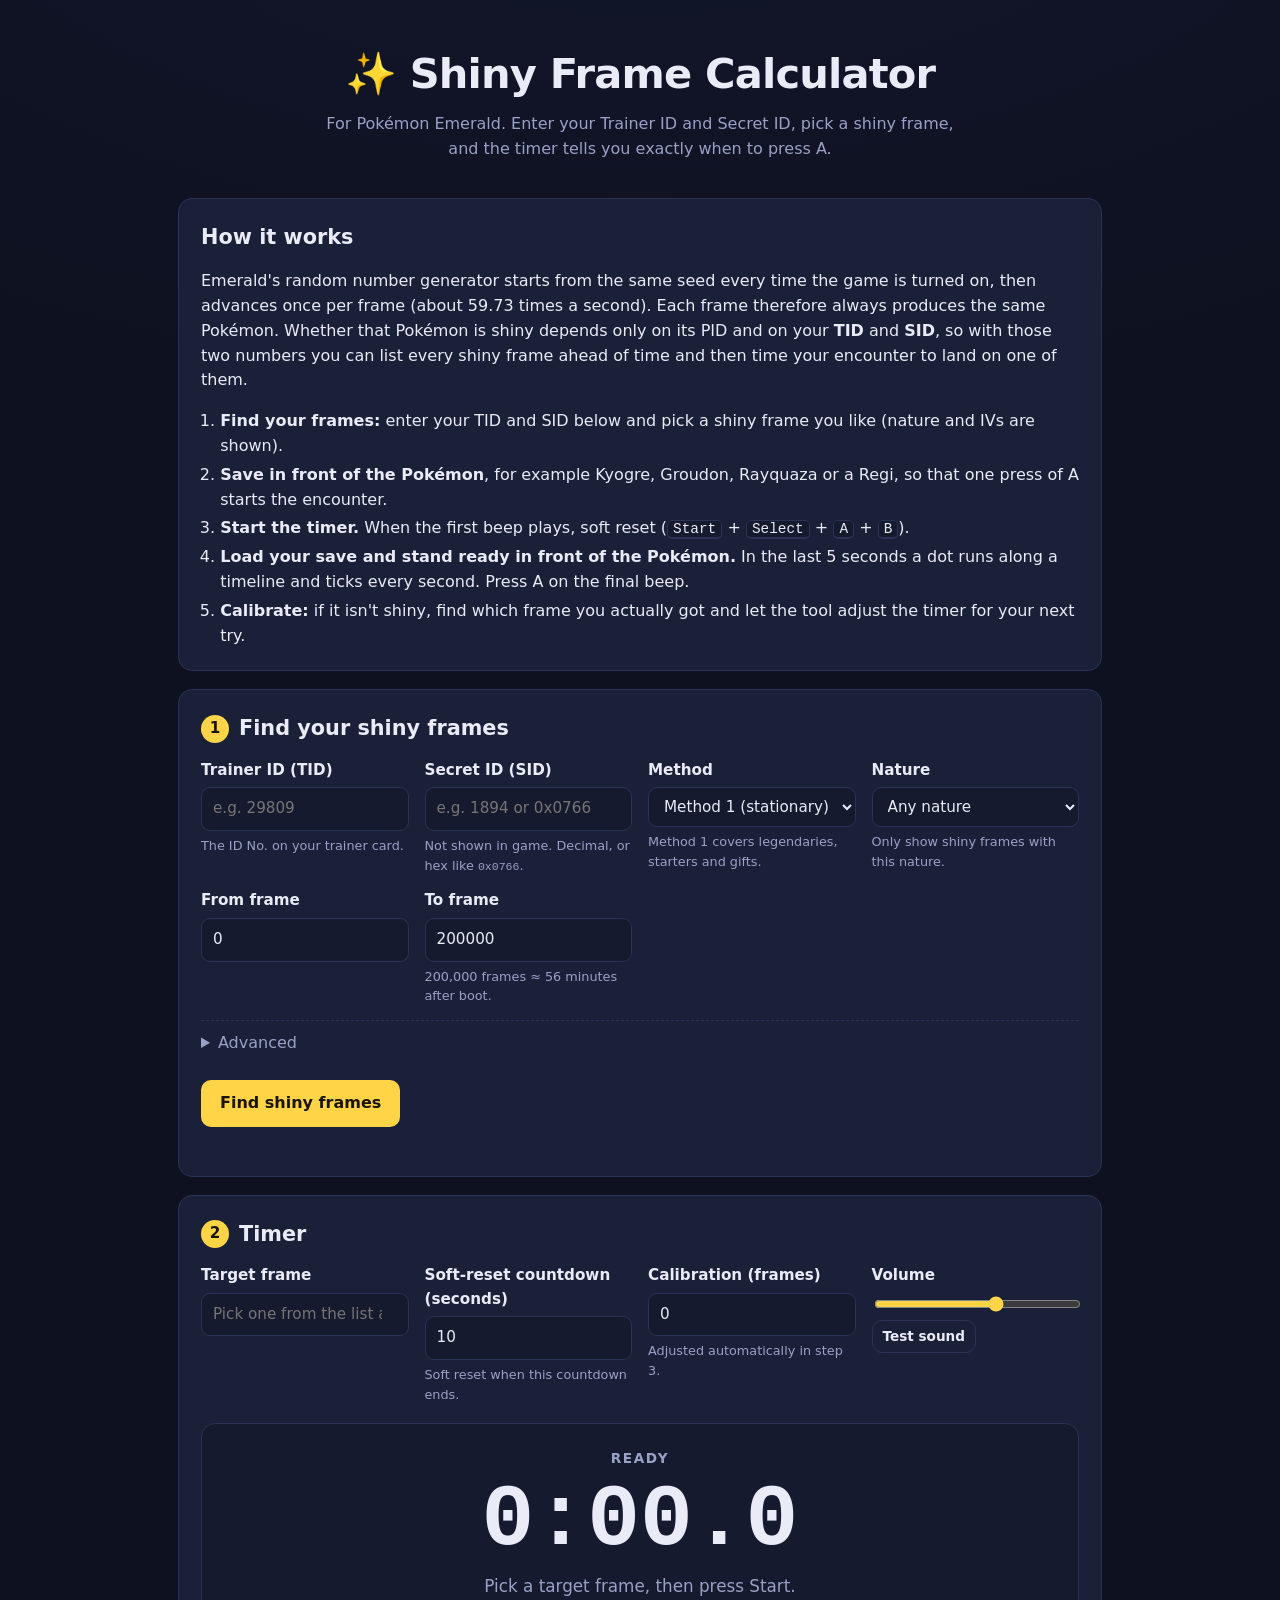
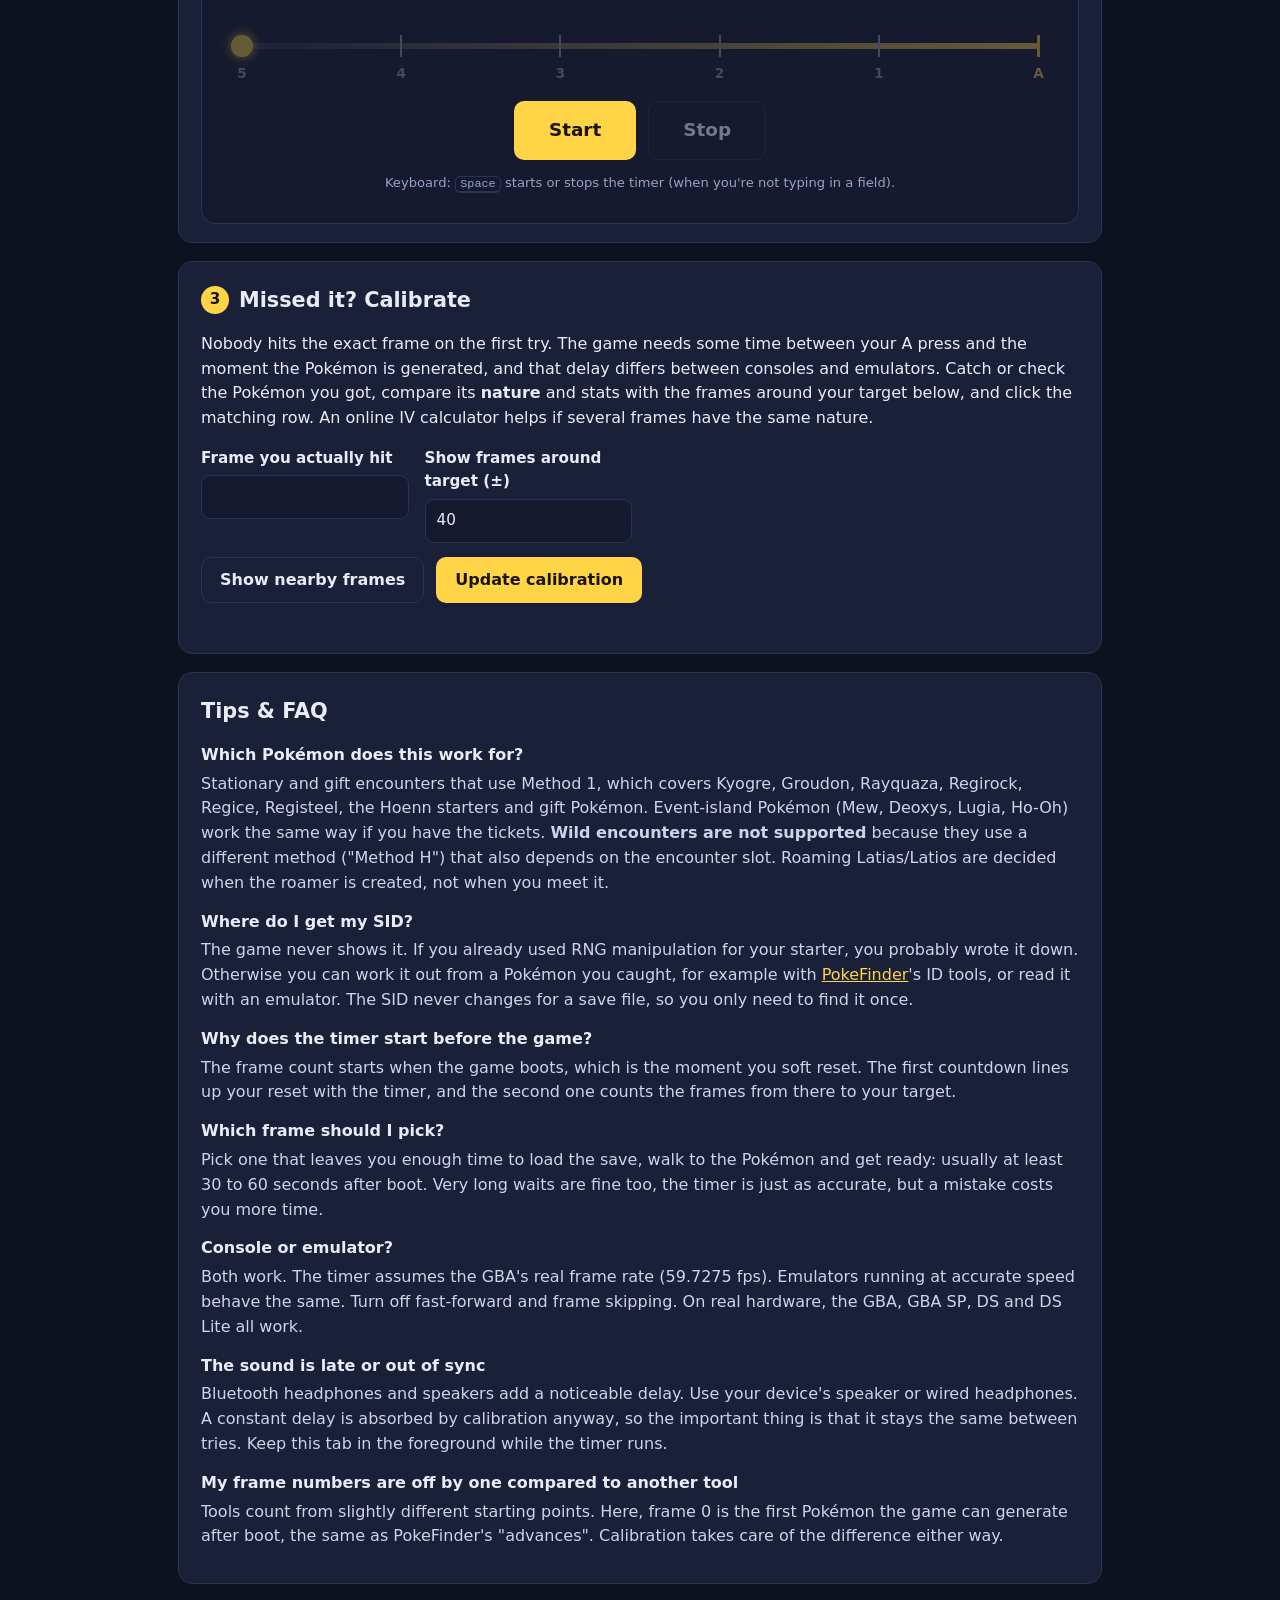
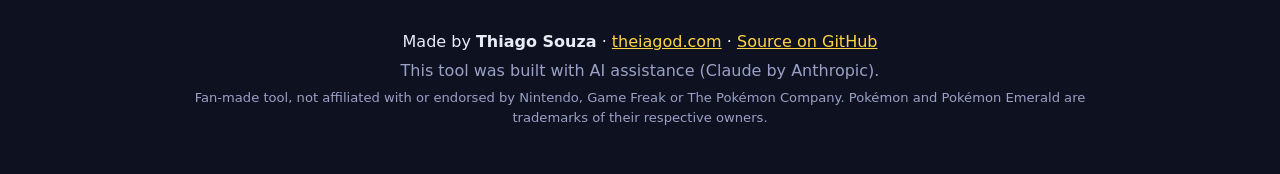
==== index.html @ 3281e50f "Add shiny frame calculator and soft-reset timer Static site for GitHub Pages: shiny frame search fro" ====
<!DOCTYPE html>
<html lang="en">
<head>
  <meta charset="utf-8">
  <meta name="viewport" content="width=device-width, initial-scale=1">
  <title>Shiny Frame Calculator · Pokémon Emerald</title>
  <meta name="description" content="Find shiny frames for Pokémon Emerald from your TID and SID, then hit them with a soft-reset timer that has audio and visual cues.">
  <meta name="author" content="Thiago Souza">
  <link rel="icon" href="data:image/svg+xml,<svg xmlns='http://www.w3.org/2000/svg' viewBox='0 0 100 100'><text y='.9em' font-size='90'>✨</text></svg>">
  <link rel="stylesheet" href="style.css">
</head>
<body>
  <header class="site-header">
    <div class="wrap">
      <h1><span class="sparkle" aria-hidden="true">✨</span> Shiny Frame Calculator</h1>
      <p class="tagline">For Pokémon Emerald. Enter your Trainer ID and Secret ID, pick a shiny frame, and the timer tells you exactly when to press A.</p>
    </div>
  </header>

  <main class="wrap">

    <section class="card intro">
      <h2>How it works</h2>
      <p>
        Emerald's random number generator starts from the same seed every time the game is turned on, then advances once per frame
        (about 59.73 times a second). Each frame therefore always produces the same Pokémon. Whether that Pokémon is shiny depends only
        on its PID and on your <strong>TID</strong> and <strong>SID</strong>, so with those two numbers you can list every shiny frame
        ahead of time and then time your encounter to land on one of them.
      </p>
      <ol class="steps">
        <li><strong>Find your frames:</strong> enter your TID and SID below and pick a shiny frame you like (nature and IVs are shown).</li>
        <li><strong>Save in front of the Pokémon</strong>, for example Kyogre, Groudon, Rayquaza or a Regi, so that one press of A starts the encounter.</li>
        <li><strong>Start the timer.</strong> When the first beep plays, soft reset (<kbd>Start</kbd> + <kbd>Select</kbd> + <kbd>A</kbd> + <kbd>B</kbd>).</li>
        <li><strong>Load your save and stand ready in front of the Pokémon.</strong> In the last 5 seconds a dot runs along a timeline and ticks every second. Press A on the final beep.</li>
        <li><strong>Calibrate:</strong> if it isn't shiny, find which frame you actually got and let the tool adjust the timer for your next try.</li>
      </ol>
    </section>

    <!-- STEP 1 -->
    <section class="card" id="calc">
      <h2><span class="num">1</span> Find your shiny frames</h2>

      <form id="calc-form" class="grid" autocomplete="off">
        <label>Trainer ID (TID)
          <input id="tid" type="text" inputmode="numeric" required placeholder="e.g. 29809" spellcheck="false">
          <small>The ID No. on your trainer card.</small>
        </label>
        <label>Secret ID (SID)
          <input id="sid" type="text" required placeholder="e.g. 1894 or 0x0766" spellcheck="false">
          <small>Not shown in game. Decimal, or hex like <code>0x0766</code>.</small>
        </label>
        <label>Method
          <select id="method">
            <option value="1" selected>Method 1 (stationary)</option>
            <option value="2">Method 2</option>
            <option value="4">Method 4</option>
          </select>
          <small>Method 1 covers legendaries, starters and gifts.</small>
        </label>
        <label>Nature
          <select id="nature"><option value="-1">Any nature</option></select>
          <small>Only show shiny frames with this nature.</small>
        </label>
        <label>From frame
          <input id="min-adv" type="number" min="0" value="0">
        </label>
        <label>To frame
          <input id="max-adv" type="number" min="1" value="200000">
          <small>200,000 frames ≈ 56 minutes after boot.</small>
        </label>

        <details class="advanced span-all">
          <summary>Advanced</summary>
          <div class="grid">
            <label>Initial seed (hex)
              <input id="seed" type="text" value="0" spellcheck="false">
              <small>Emerald always starts at <code>0</code>. Ruby/Sapphire with a dry internal battery: <code>5A0</code>.</small>
            </label>
          </div>
        </details>

        <div class="span-all actions">
          <button type="submit" class="primary">Find shiny frames</button>
          <span id="tsv" class="muted"></span>
        </div>
      </form>

      <p id="calc-msg" class="msg" role="status"></p>
      <div class="table-wrap" id="results-wrap" hidden>
        <table id="results">
          <thead>
            <tr><th>Frame</th><th>Time after boot</th><th>Nature</th><th>IVs <small>HP/Atk/Def/SpA/SpD/Spe</small></th><th>Ability</th><th>PID</th><th></th></tr>
          </thead>
          <tbody></tbody>
        </table>
      </div>
    </section>

    <!-- STEP 2 -->
    <section class="card" id="timer">
      <h2><span class="num">2</span> Timer</h2>

      <div class="grid">
        <label>Target frame
          <input id="target" type="number" min="0" placeholder="Pick one from the list above">
        </label>
        <label>Soft-reset countdown (seconds)
          <input id="pre" type="number" min="0" max="120" step="1" value="10">
          <small>Soft reset when this countdown ends.</small>
        </label>
        <label>Calibration (frames)
          <input id="cal" type="number" step="1" value="0">
          <small>Adjusted automatically in step 3.</small>
        </label>
        <label>Volume
          <input id="volume" type="range" min="0" max="1" step="0.05" value="0.6">
          <button type="button" id="test-sound" class="ghost small">Test sound</button>
        </label>
      </div>

      <div class="timer-box" id="timer-box" data-phase="idle">
        <div class="phase" id="phase-label">Ready</div>
        <div class="clock" id="clock">0:00.0</div>
        <div class="hint" id="phase-hint">Pick a target frame, then press Start.</div>

        <div class="timeline" id="timeline" aria-hidden="true">
          <div class="track"></div>
          <div class="mark" style="left:0%"><span>5</span></div>
          <div class="mark" style="left:20%" data-k="4"><span>4</span></div>
          <div class="mark" style="left:40%" data-k="3"><span>3</span></div>
          <div class="mark" style="left:60%" data-k="2"><span>2</span></div>
          <div class="mark" style="left:80%" data-k="1"><span>1</span></div>
          <div class="mark final" style="left:100%" data-k="0"><span>A</span></div>
          <div class="dot" id="dot"></div>
        </div>

        <div class="timer-actions">
          <button type="button" id="start" class="primary big">Start</button>
          <button type="button" id="stop" class="ghost big" disabled>Stop</button>
        </div>
        <p class="muted center small-text">Keyboard: <kbd>Space</kbd> starts or stops the timer (when you're not typing in a field).</p>
      </div>
    </section>

    <!-- STEP 3 -->
    <section class="card" id="calibrate">
      <h2><span class="num">3</span> Missed it? Calibrate</h2>
      <p>
        Nobody hits the exact frame on the first try. The game needs some time between your A press and the moment the Pokémon is
        generated, and that delay differs between consoles and emulators. Catch or check the Pokémon you got, compare its
        <strong>nature</strong> and stats with the frames around your target below, and click the matching row.
        An online IV calculator helps if several frames have the same nature.
      </p>
      <div class="grid">
        <label>Frame you actually hit
          <input id="hit" type="number" min="0">
        </label>
        <label>Show frames around target (±)
          <input id="near-range" type="number" min="5" max="500" value="40">
        </label>
        <div class="actions span-all">
          <button type="button" id="show-near" class="ghost">Show nearby frames</button>
          <button type="button" id="apply-cal" class="primary">Update calibration</button>
        </div>
      </div>
      <p id="cal-msg" class="msg" role="status"></p>
      <div class="table-wrap" id="near-wrap" hidden>
        <table id="near">
          <thead>
            <tr><th>Frame</th><th>Offset</th><th>Nature</th><th>IVs <small>HP/Atk/Def/SpA/SpD/Spe</small></th><th>Shiny</th></tr>
          </thead>
          <tbody></tbody>
        </table>
      </div>
    </section>

    <section class="card guide">
      <h2>Tips &amp; FAQ</h2>
      <dl>
        <dt>Which Pokémon does this work for?</dt>
        <dd>
          Stationary and gift encounters that use Method 1, which covers Kyogre, Groudon, Rayquaza, Regirock, Regice, Registeel, the
          Hoenn starters and gift Pokémon. Event-island Pokémon (Mew, Deoxys, Lugia, Ho-Oh) work the same way if you have the tickets.
          <strong>Wild encounters are not supported</strong> because they use a different method ("Method H") that also depends on the
          encounter slot. Roaming Latias/Latios are decided when the roamer is created, not when you meet it.
        </dd>

        <dt>Where do I get my SID?</dt>
        <dd>
          The game never shows it. If you already used RNG manipulation for your starter, you probably wrote it down. Otherwise you can
          work it out from a Pokémon you caught, for example with <a href="https://github.com/Admiral-Fish/PokeFinder" target="_blank" rel="noopener">PokeFinder</a>'s
          ID tools, or read it with an emulator. The SID never changes for a save file, so you only need to find it once.
        </dd>

        <dt>Why does the timer start before the game?</dt>
        <dd>
          The frame count starts when the game boots, which is the moment you soft reset. The first countdown lines up your reset with
          the timer, and the second one counts the frames from there to your target.
        </dd>

        <dt>Which frame should I pick?</dt>
        <dd>
          Pick one that leaves you enough time to load the save, walk to the Pokémon and get ready: usually at least 30 to 60 seconds after boot.
          Very long waits are fine too, the timer is just as accurate, but a mistake costs you more time.
        </dd>

        <dt>Console or emulator?</dt>
        <dd>
          Both work. The timer assumes the GBA's real frame rate (59.7275 fps). Emulators running at accurate speed behave the same.
          Turn off fast-forward and frame skipping. On real hardware, the GBA, GBA SP, DS and DS Lite all work.
        </dd>

        <dt>The sound is late or out of sync</dt>
        <dd>
          Bluetooth headphones and speakers add a noticeable delay. Use your device's speaker or wired headphones. A constant delay is
          absorbed by calibration anyway, so the important thing is that it stays the same between tries. Keep this tab in the foreground
          while the timer runs.
        </dd>

        <dt>My frame numbers are off by one compared to another tool</dt>
        <dd>
          Tools count from slightly different starting points. Here, frame 0 is the first Pokémon the game can generate after boot,
          the same as PokeFinder's "advances". Calibration takes care of the difference either way.
        </dd>
      </dl>
    </section>
  </main>

  <footer class="site-footer">
    <div class="wrap">
      <p>
        Made by <strong>Thiago Souza</strong> ·
        <a href="https://theiagod.com" target="_blank" rel="noopener">theiagod.com</a> ·
        <a href="https://github.com/thiagobarrado99/shiny-frame-calculator" target="_blank" rel="noopener">Source on GitHub</a>
      </p>
      <p class="muted">This tool was built with AI assistance (Claude by Anthropic).</p>
      <p class="muted small-text">
        Fan-made tool, not affiliated with or endorsed by Nintendo, Game Freak or The Pokémon Company.
        Pokémon and Pokémon Emerald are trademarks of their respective owners.
      </p>
    </div>
  </footer>

  <script src="app.js"></script>
</body>
</html>
---- style.css ----
:root {
  --bg: #0e1120;
  --bg2: #151a2e;
  --card: #1a2038;
  --line: #2a3256;
  --text: #e9ebf7;
  --muted: #9aa1c6;
  --accent: #ffd447;
  --accent-2: #ff9f43;
  --good: #4cd9a0;
  --bad: #ff6b81;
  --radius: 14px;
  color-scheme: dark;
}

* { box-sizing: border-box; }

html { scroll-behavior: smooth; }

body {
  margin: 0;
  font-family: system-ui, -apple-system, "Segoe UI", Roboto, sans-serif;
  background: radial-gradient(1200px 600px at 50% -200px, #23295040, transparent), var(--bg);
  color: var(--text);
  line-height: 1.55;
}

a { color: var(--accent); }
code, kbd {
  font-family: ui-monospace, SFMono-Regular, Menlo, Consolas, monospace;
  font-size: .9em;
}
kbd {
  background: var(--bg2);
  border: 1px solid var(--line);
  border-bottom-width: 2px;
  border-radius: 5px;
  padding: 0 .35em;
}

.wrap { max-width: 960px; margin: 0 auto; padding: 0 18px; }

.site-header { padding: 42px 0 18px; text-align: center; }
.site-header h1 { margin: 0 0 6px; font-size: clamp(1.8rem, 4vw, 2.6rem); letter-spacing: -.02em; }
.sparkle { display: inline-block; animation: twinkle 2.4s ease-in-out infinite; }
.tagline { margin: 0 auto; max-width: 640px; color: var(--muted); }

@keyframes twinkle {
  0%, 100% { transform: scale(1) rotate(0); opacity: 1; }
  50% { transform: scale(1.18) rotate(12deg); opacity: .8; }
}

.card {
  background: var(--card);
  border: 1px solid var(--line);
  border-radius: var(--radius);
  padding: 22px 22px 18px;
  margin: 18px 0;
}
.card h2 { margin: 0 0 14px; font-size: 1.3rem; display: flex; align-items: center; gap: 10px; }
.num {
  display: inline-grid; place-items: center;
  width: 28px; height: 28px; border-radius: 50%;
  background: var(--accent); color: #1a1400; font-size: .95rem; font-weight: 800;
}

.steps { padding-left: 1.2em; margin: 8px 0 0; }
.steps li { margin: 4px 0; }

.grid {
  display: grid;
  grid-template-columns: repeat(auto-fit, minmax(200px, 1fr));
  gap: 14px 16px;
}
.span-all { grid-column: 1 / -1; }

label { display: flex; flex-direction: column; gap: 5px; font-weight: 600; font-size: .95rem; }
label small, .muted { color: var(--muted); font-weight: 400; }
small { font-size: .8rem; }

input, select {
  font: inherit;
  font-weight: 400;
  color: var(--text);
  background: var(--bg2);
  border: 1px solid var(--line);
  border-radius: 9px;
  padding: 9px 11px;
  width: 100%;
}
input:focus, select:focus { outline: 2px solid var(--accent); outline-offset: 1px; }
input[type="range"] { padding: 0; accent-color: var(--accent); }

details.advanced { border-top: 1px dashed var(--line); padding-top: 10px; }
details.advanced summary { cursor: pointer; color: var(--muted); margin-bottom: 10px; }

.actions { display: flex; flex-wrap: wrap; align-items: center; gap: 12px; }

button {
  font: inherit; font-weight: 700;
  border-radius: 10px; border: 1px solid transparent;
  padding: 10px 18px; cursor: pointer;
  transition: transform .06s ease, filter .15s ease;
}
button:active { transform: translateY(1px); }
button:disabled { opacity: .45; cursor: not-allowed; }
button.primary { background: var(--accent); color: #1a1400; }
button.primary:hover:not(:disabled) { filter: brightness(1.08); }
button.ghost { background: transparent; color: var(--text); border-color: var(--line); }
button.ghost:hover:not(:disabled) { border-color: var(--accent); }
button.small { padding: 5px 10px; font-size: .85rem; align-self: flex-start; }
button.big { padding: 14px 34px; font-size: 1.15rem; }
button.use { padding: 4px 10px; font-size: .85rem; }

.msg { min-height: 1.2em; margin: 12px 0 0; }
.msg.error { color: var(--bad); }
.msg.ok { color: var(--good); }

.table-wrap { overflow: auto; max-height: 460px; margin-top: 12px; border: 1px solid var(--line); border-radius: 10px; }
table { width: 100%; border-collapse: collapse; font-size: .92rem; }
th, td { padding: 7px 10px; text-align: left; white-space: nowrap; border-bottom: 1px solid var(--line); }
thead th { position: sticky; top: 0; background: var(--bg2); z-index: 1; }
th small { color: var(--muted); font-weight: 400; }
tbody tr:hover { background: #ffffff08; }
td.mono { font-family: ui-monospace, SFMono-Regular, Menlo, Consolas, monospace; }
tr.is-target { background: #ffd44722 !important; }
tr.is-shiny td:last-child { color: var(--accent); font-weight: 700; }
#near tbody tr { cursor: pointer; }
.iv31 { color: var(--good); font-weight: 700; }
.iv0 { color: var(--bad); }

/* ---------- Timer ---------- */
.timer-box {
  margin-top: 18px;
  border-radius: var(--radius);
  border: 1px solid var(--line);
  background: var(--bg2);
  padding: 24px 18px 16px;
  text-align: center;
  transition: background .3s ease, border-color .3s ease;
}
.timer-box[data-phase="reset"] { border-color: var(--accent-2); }
.timer-box[data-phase="target"] { border-color: var(--accent); }
.timer-box.flash-reset { animation: flashReset .6s ease-out; }
.timer-box.flash-hit { animation: flashHit .8s ease-out; }

@keyframes flashReset { from { background: #ff9f4366; } to { background: var(--bg2); } }
@keyframes flashHit { from { background: #ffd44799; } to { background: var(--bg2); } }

.phase { text-transform: uppercase; letter-spacing: .12em; font-size: .85rem; color: var(--muted); font-weight: 700; }
.timer-box[data-phase="reset"] .phase { color: var(--accent-2); }
.timer-box[data-phase="target"] .phase { color: var(--accent); }
.clock {
  font-family: ui-monospace, SFMono-Regular, Menlo, Consolas, monospace;
  font-size: clamp(3rem, 12vw, 5.5rem);
  font-weight: 800;
  font-variant-numeric: tabular-nums;
  line-height: 1.1;
  margin: 4px 0;
}
.hint { color: var(--muted); min-height: 1.5em; font-size: 1.05rem; }
.timer-box[data-phase="hit"] .hint { color: var(--accent); font-weight: 800; font-size: 1.4rem; }

.timeline {
  position: relative;
  height: 64px;
  margin: 22px 22px 8px;
  opacity: .35;
  transition: opacity .3s ease;
}
.timeline.active { opacity: 1; }
.timeline .track {
  position: absolute; left: 0; right: 0; top: 22px; height: 6px;
  border-radius: 3px;
  background: linear-gradient(90deg, var(--line), var(--accent));
}
.timeline .mark {
  position: absolute; top: 14px; width: 2px; height: 22px;
  background: var(--muted);
  transform: translateX(-1px);
}
.timeline .mark span {
  position: absolute; top: 28px; left: 50%; transform: translateX(-50%);
  font-size: .85rem; font-weight: 700; color: var(--muted);
}
.timeline .mark.final { background: var(--accent); width: 3px; }
.timeline .mark.final span { color: var(--accent); }
.timeline .mark.lit span { color: var(--text); }
.timeline .mark.lit { background: var(--text); }

.dot {
  position: absolute; top: 25px; left: 0;
  width: 22px; height: 22px; margin: -11px 0 0 -11px;
  border-radius: 50%;
  background: var(--accent);
  box-shadow: 0 0 12px var(--accent);
  will-change: left, transform;
}
.timeline.active .dot { animation: breathe .5s ease-in-out infinite alternate; }
.dot.beat { animation: beat .35s ease-out !important; }

@keyframes breathe {
  from { transform: scale(.85); box-shadow: 0 0 6px var(--accent); }
  to { transform: scale(1.05); box-shadow: 0 0 16px var(--accent); }
}
@keyframes beat {
  0% { transform: scale(1.9); box-shadow: 0 0 34px 10px var(--accent); background: #fff; }
  100% { transform: scale(1); box-shadow: 0 0 12px var(--accent); }
}

.timer-actions { display: flex; justify-content: center; gap: 12px; margin-top: 16px; }
.center { text-align: center; }
.small-text { font-size: .82rem; }

.guide dt { font-weight: 700; margin-top: 14px; }
.guide dd { margin: 4px 0 0; color: #cfd3ea; }

.site-footer { text-align: center; padding: 24px 0 42px; }
.site-footer p { margin: 4px 0; }

@media (max-width: 560px) {
  .card { padding: 18px 14px 14px; }
  .timeline { margin: 22px 12px 8px; }
  button.big { padding: 12px 24px; }
}

@media (prefers-reduced-motion: reduce) {
  .sparkle { animation: none; }
  .timeline.active .dot { animation: none; }
}
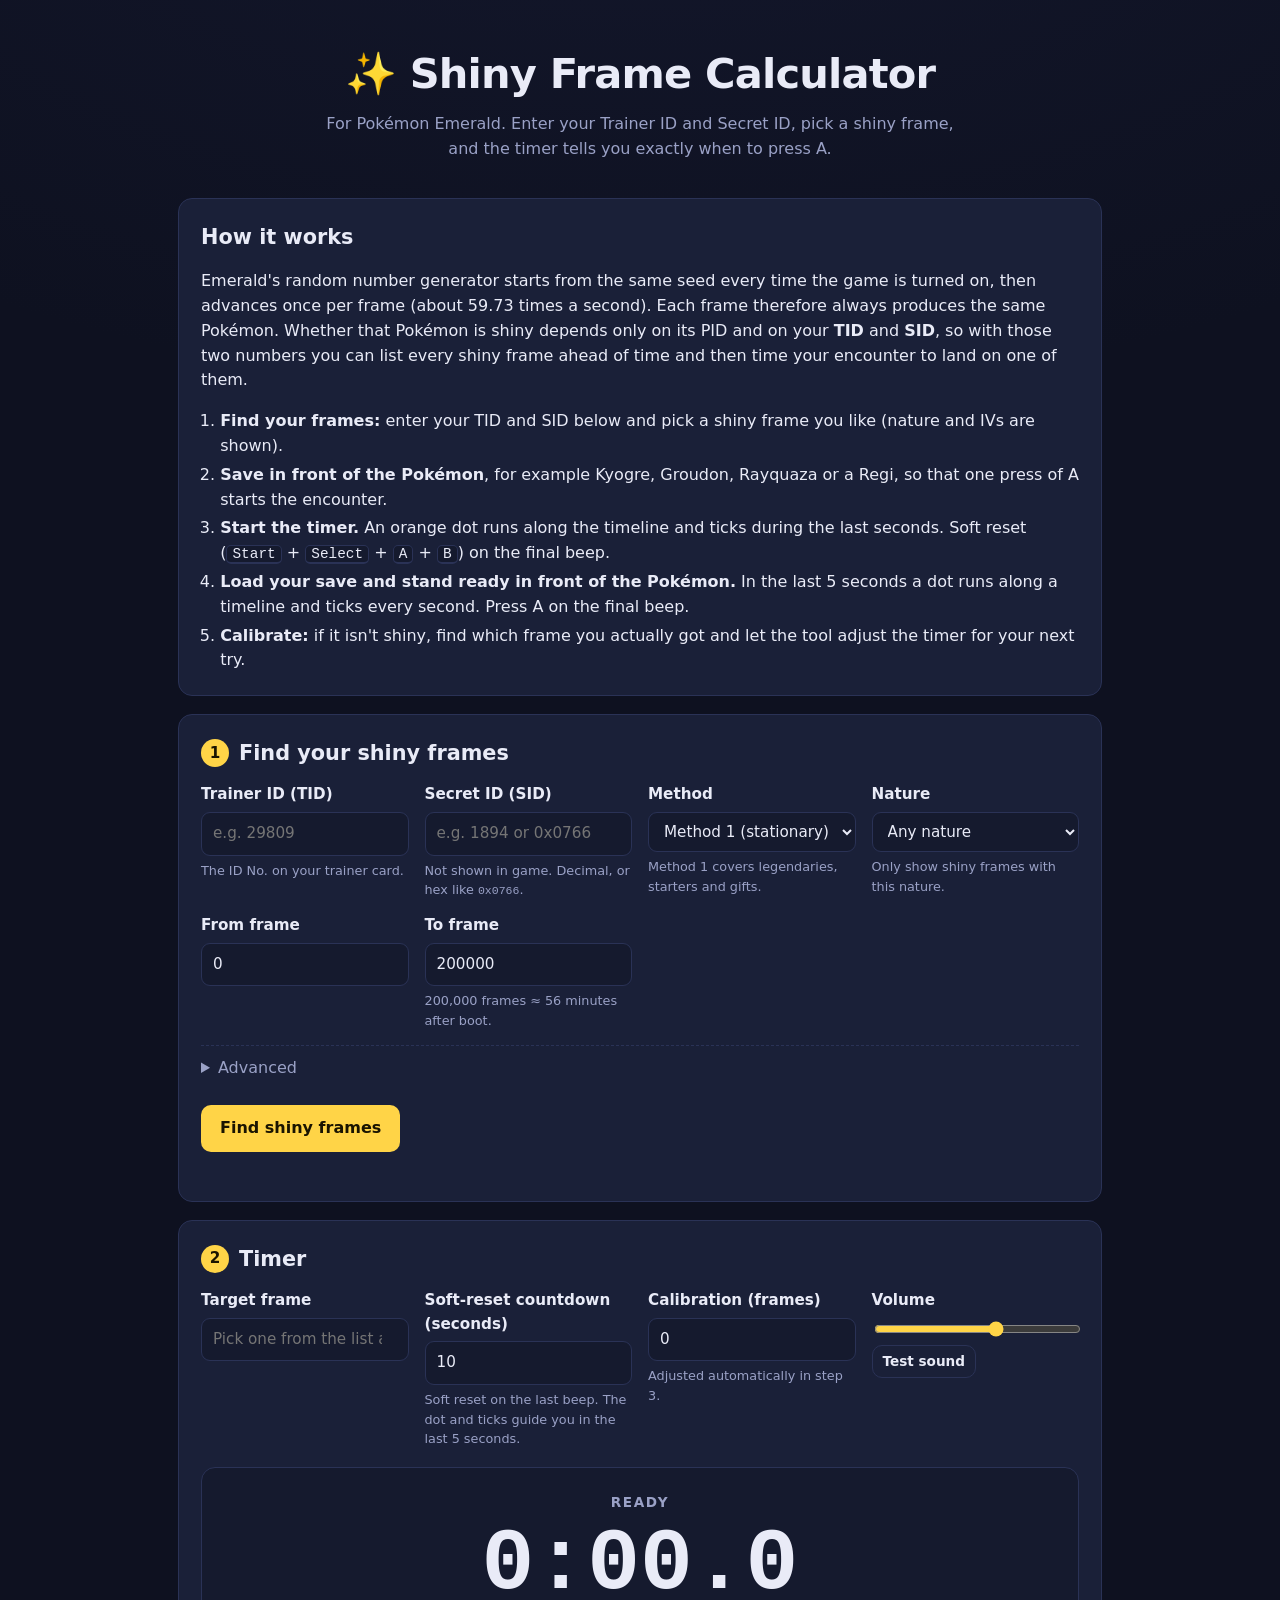
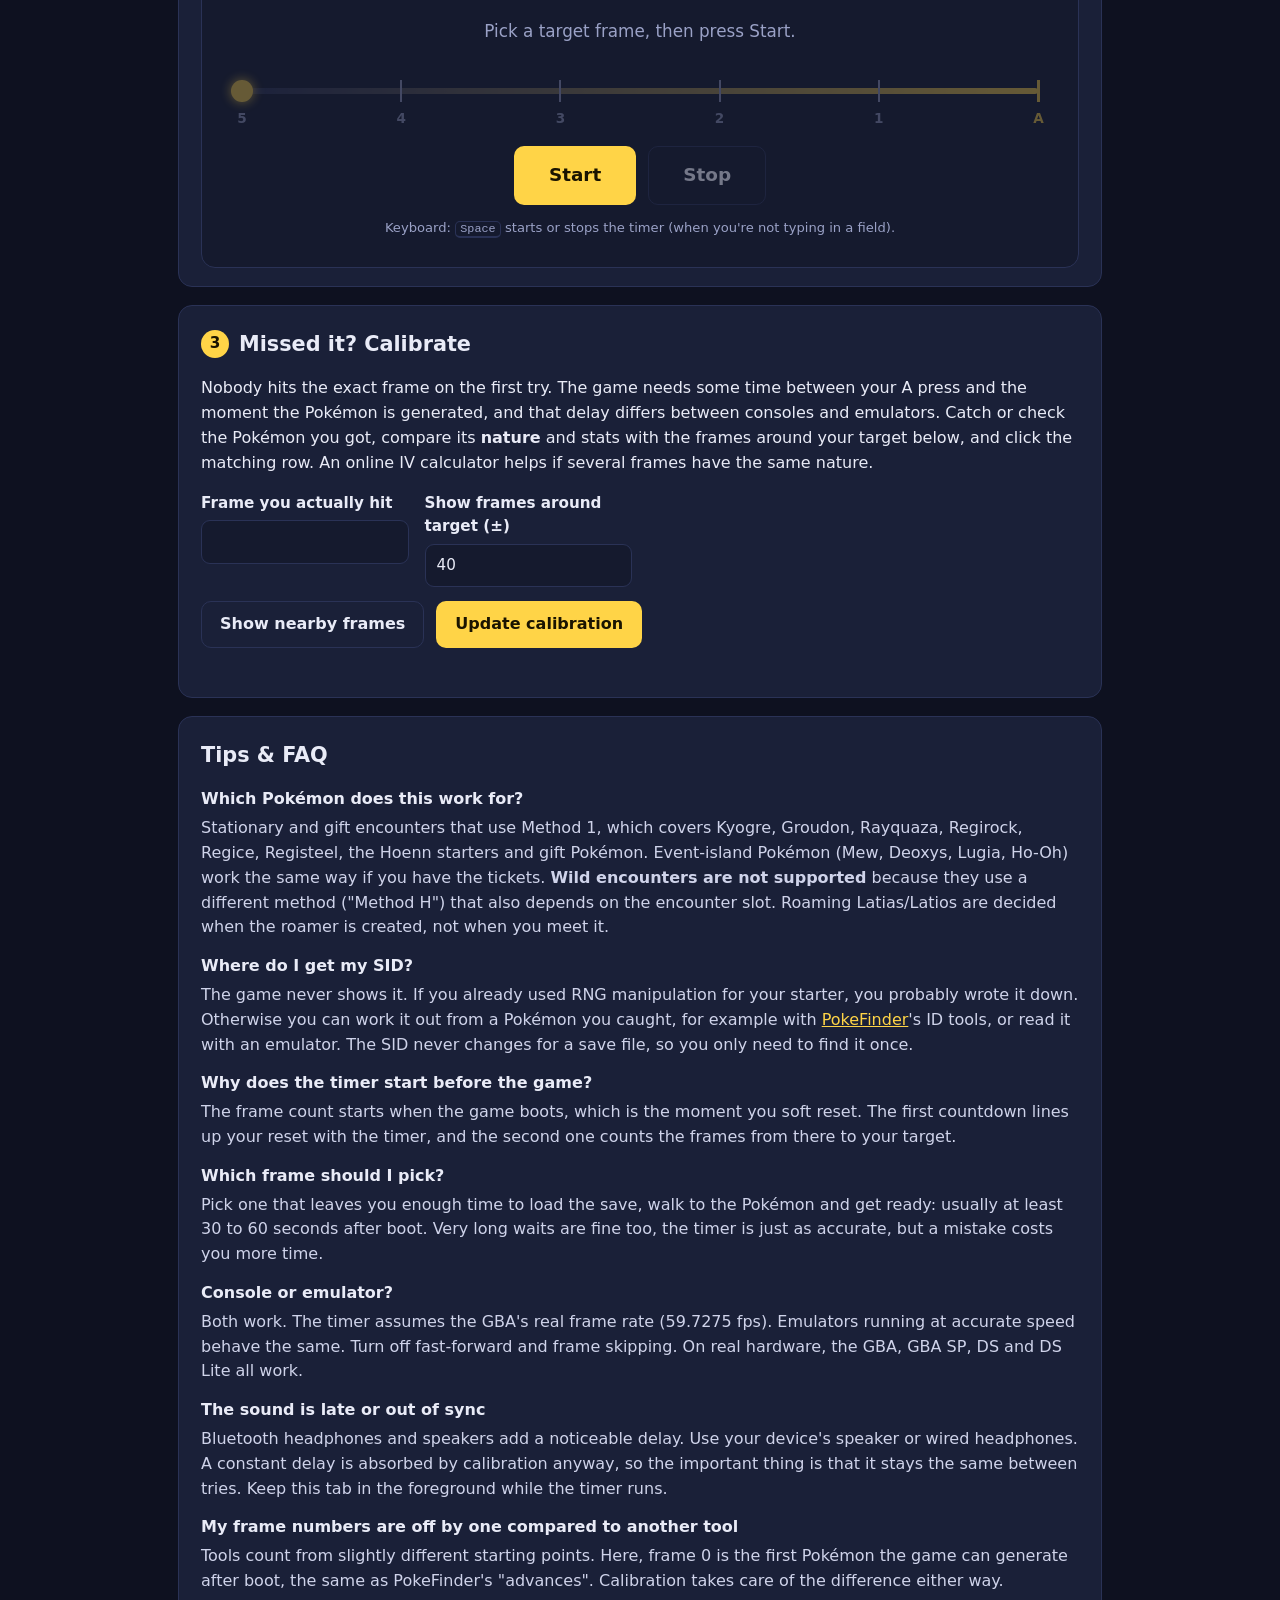
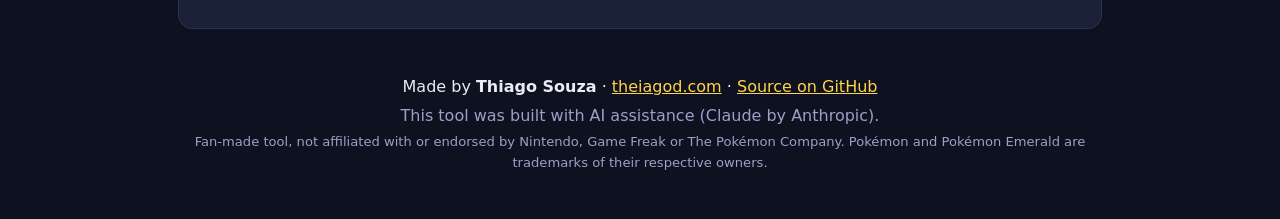
==== commit ec2c9833: "Add audio and visual cues to the soft-reset countdown The reset countdown now uses the same 5-second" ====
--- a/index.html
+++ b/index.html
@@ -30,7 +30,7 @@
       <ol class="steps">
         <li><strong>Find your frames:</strong> enter your TID and SID below and pick a shiny frame you like (nature and IVs are shown).</li>
         <li><strong>Save in front of the Pokémon</strong>, for example Kyogre, Groudon, Rayquaza or a Regi, so that one press of A starts the encounter.</li>
-        <li><strong>Start the timer.</strong> When the first beep plays, soft reset (<kbd>Start</kbd> + <kbd>Select</kbd> + <kbd>A</kbd> + <kbd>B</kbd>).</li>
+        <li><strong>Start the timer.</strong> An orange dot runs along the timeline and ticks during the last seconds. Soft reset (<kbd>Start</kbd> + <kbd>Select</kbd> + <kbd>A</kbd> + <kbd>B</kbd>) on the final beep.</li>
         <li><strong>Load your save and stand ready in front of the Pokémon.</strong> In the last 5 seconds a dot runs along a timeline and ticks every second. Press A on the final beep.</li>
         <li><strong>Calibrate:</strong> if it isn't shiny, find which frame you actually got and let the tool adjust the timer for your next try.</li>
       </ol>
@@ -106,7 +106,7 @@
         </label>
         <label>Soft-reset countdown (seconds)
           <input id="pre" type="number" min="0" max="120" step="1" value="10">
-          <small>Soft reset when this countdown ends.</small>
+          <small>Soft reset on the last beep. The dot and ticks guide you in the last 5 seconds.</small>
         </label>
         <label>Calibration (frames)
           <input id="cal" type="number" step="1" value="0">
--- a/style.css
+++ b/style.css
@@ -192,20 +192,20 @@
   position: absolute; top: 25px; left: 0;
   width: 22px; height: 22px; margin: -11px 0 0 -11px;
   border-radius: 50%;
-  background: var(--accent);
-  box-shadow: 0 0 12px var(--accent);
+  background: var(--dot);
+  box-shadow: 0 0 12px var(--dot);
   will-change: left, transform;
 }
 .timeline.active .dot { animation: breathe .5s ease-in-out infinite alternate; }
 .dot.beat { animation: beat .35s ease-out !important; }
 
 @keyframes breathe {
-  from { transform: scale(.85); box-shadow: 0 0 6px var(--accent); }
-  to { transform: scale(1.05); box-shadow: 0 0 16px var(--accent); }
+  from { transform: scale(.85); box-shadow: 0 0 6px var(--dot); }
+  to { transform: scale(1.05); box-shadow: 0 0 16px var(--dot); }
 }
 @keyframes beat {
-  0% { transform: scale(1.9); box-shadow: 0 0 34px 10px var(--accent); background: #fff; }
-  100% { transform: scale(1); box-shadow: 0 0 12px var(--accent); }
+  0% { transform: scale(1.9); box-shadow: 0 0 34px 10px var(--dot); background: #fff; }
+  100% { transform: scale(1); box-shadow: 0 0 12px var(--dot); }
 }
 
 .timer-actions { display: flex; justify-content: center; gap: 12px; margin-top: 16px; }
@@ -217,6 +217,13 @@
 
 .site-footer { text-align: center; padding: 24px 0 42px; }
 .site-footer p { margin: 4px 0; }
+
+/* Soft-reset phase: same timeline, orange */
+.timer-box[data-phase="reset"] .timeline .track { background: linear-gradient(90deg, var(--line), var(--accent-2)); }
+.timer-box[data-phase="reset"] .timeline .mark.final { background: var(--accent-2); }
+.timer-box[data-phase="reset"] .timeline .mark.final span { color: var(--accent-2); }
+.timer-box[data-phase="reset"] .dot { --dot: var(--accent-2); background: var(--accent-2); }
+.dot { --dot: var(--accent); }
 
 @media (max-width: 560px) {
   .card { padding: 18px 14px 14px; }
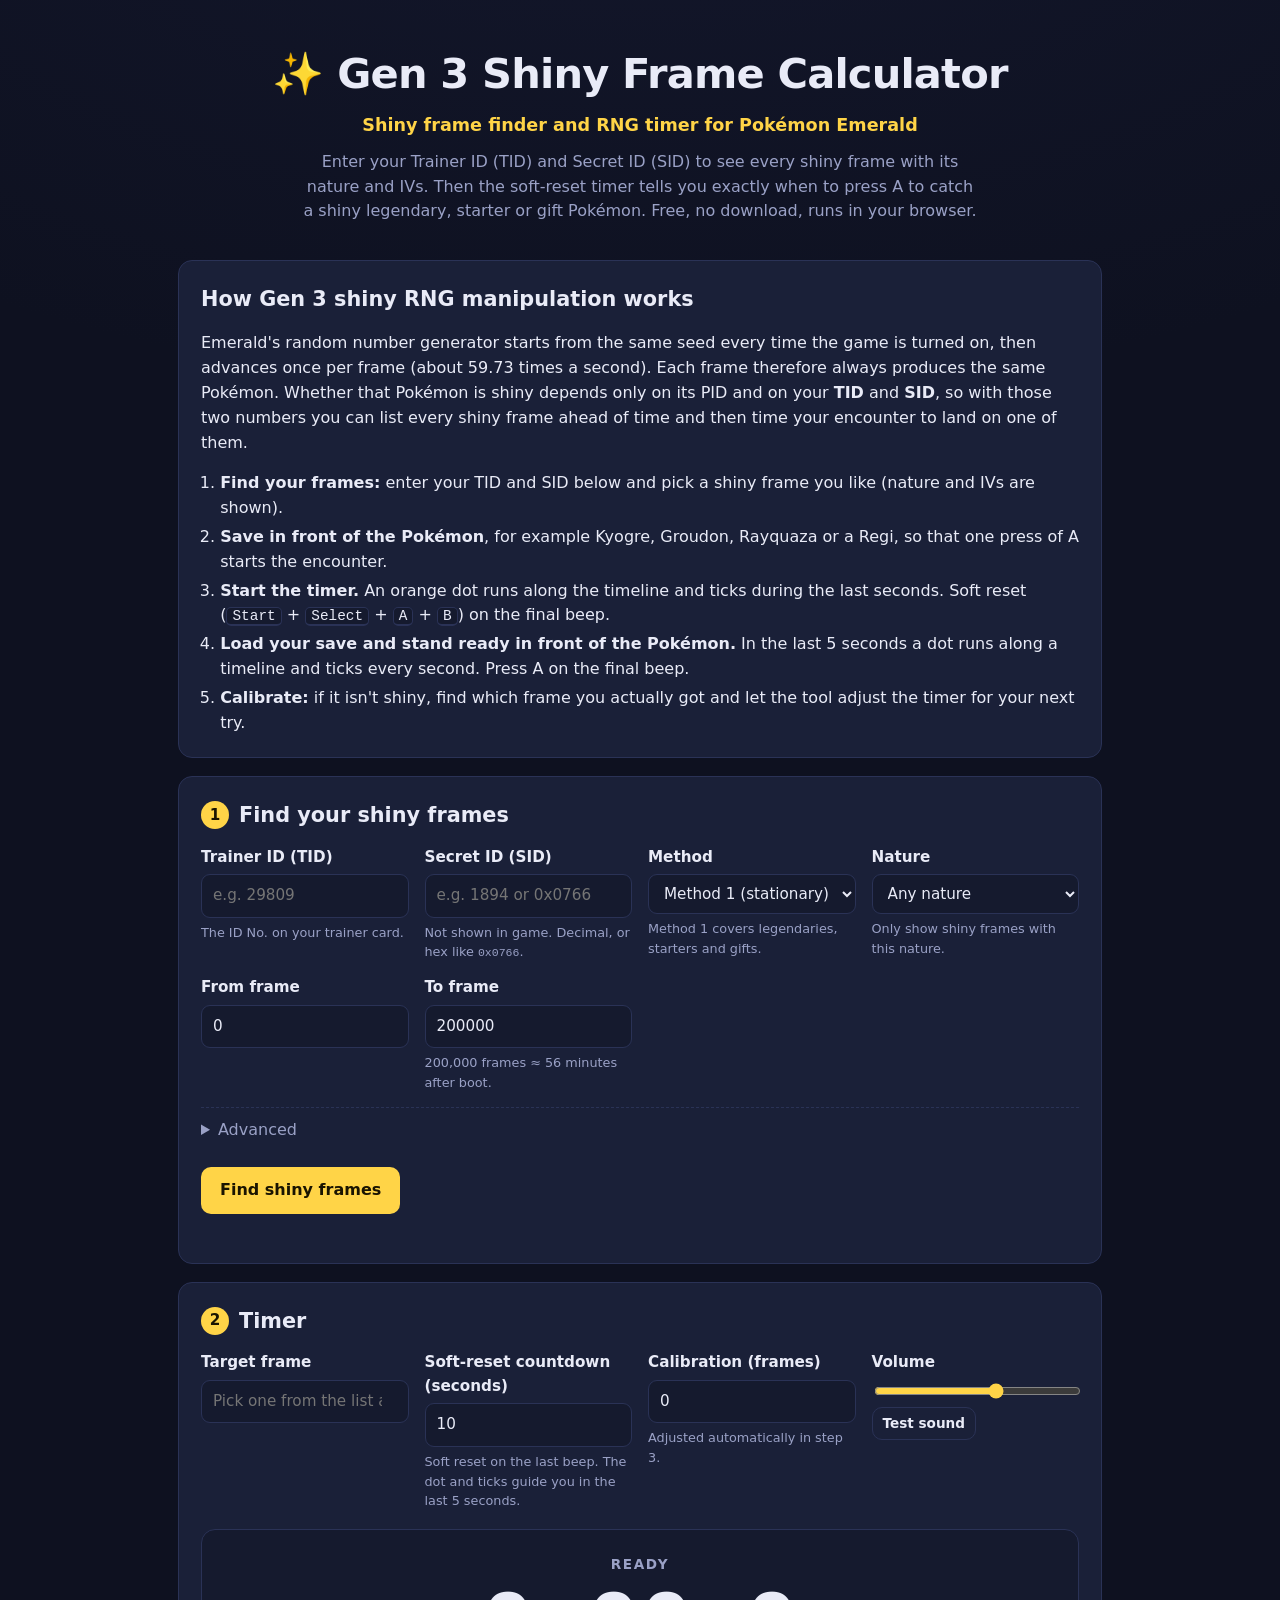
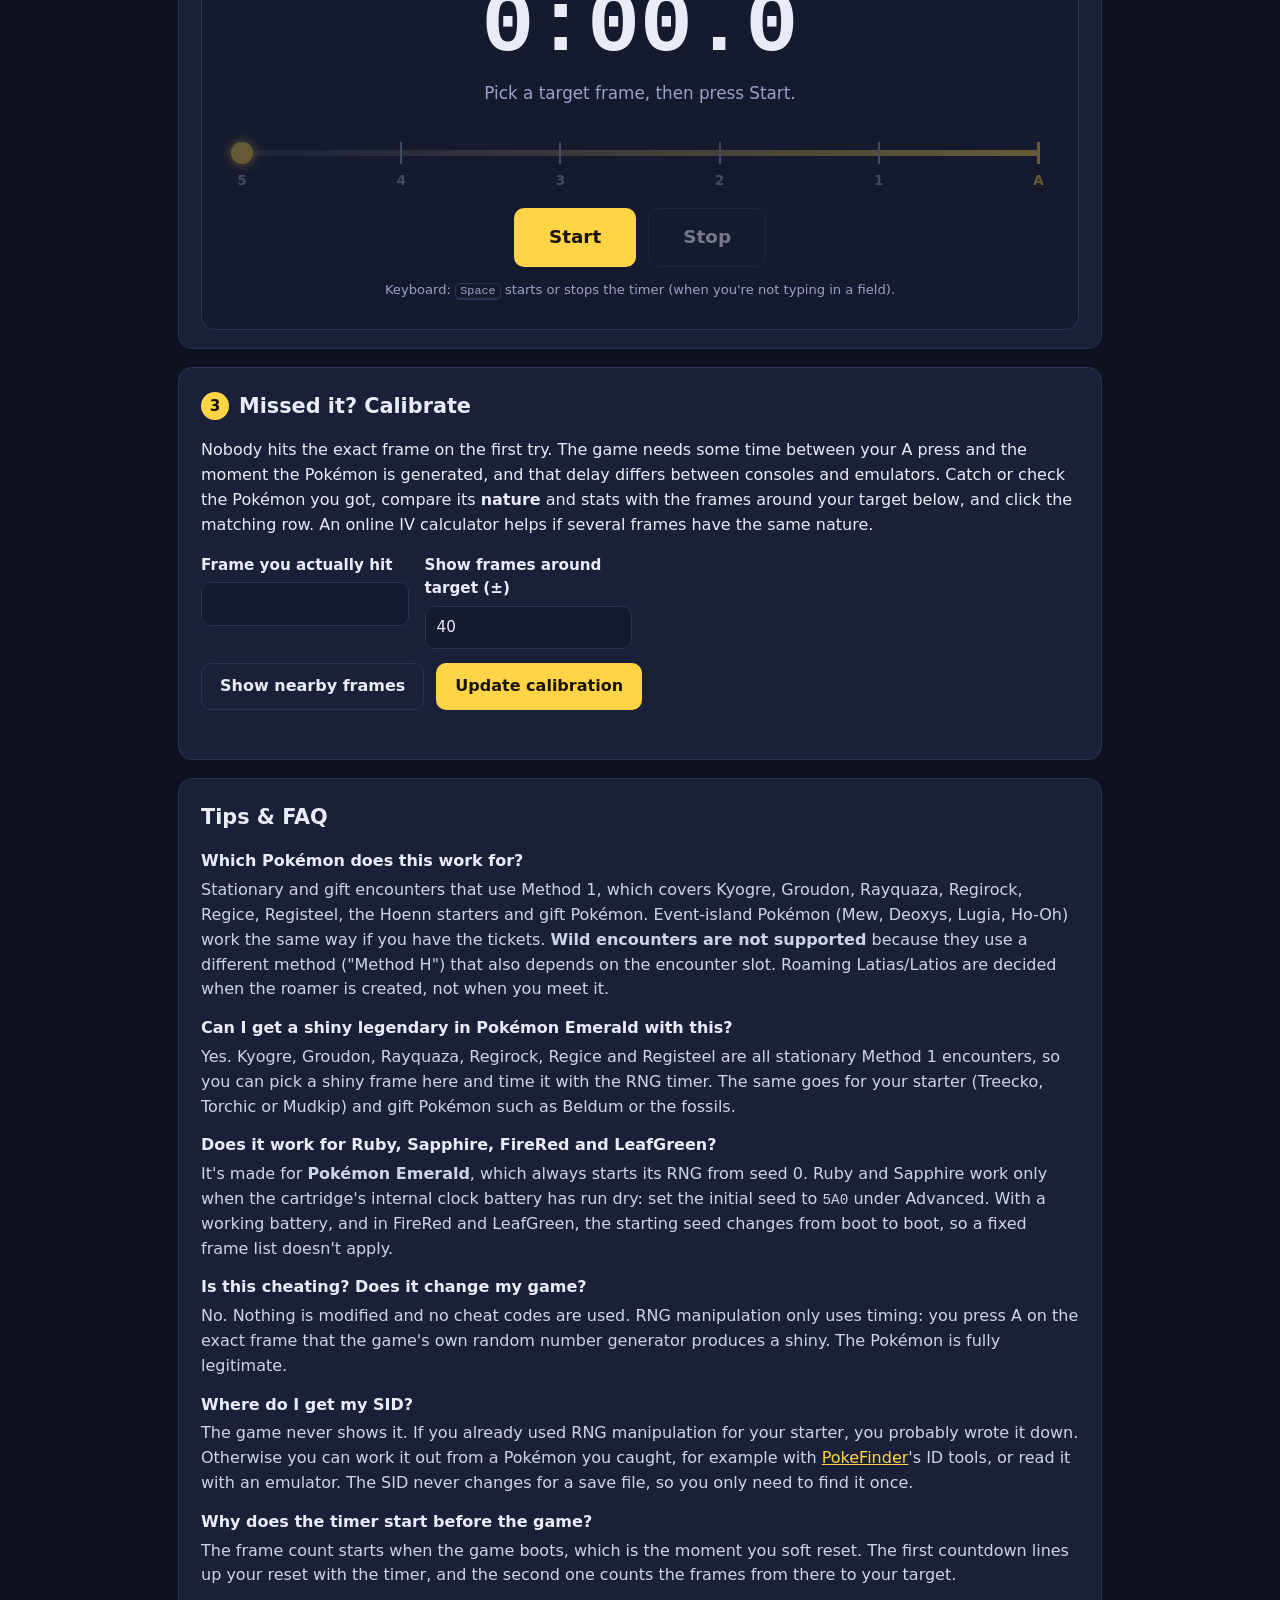
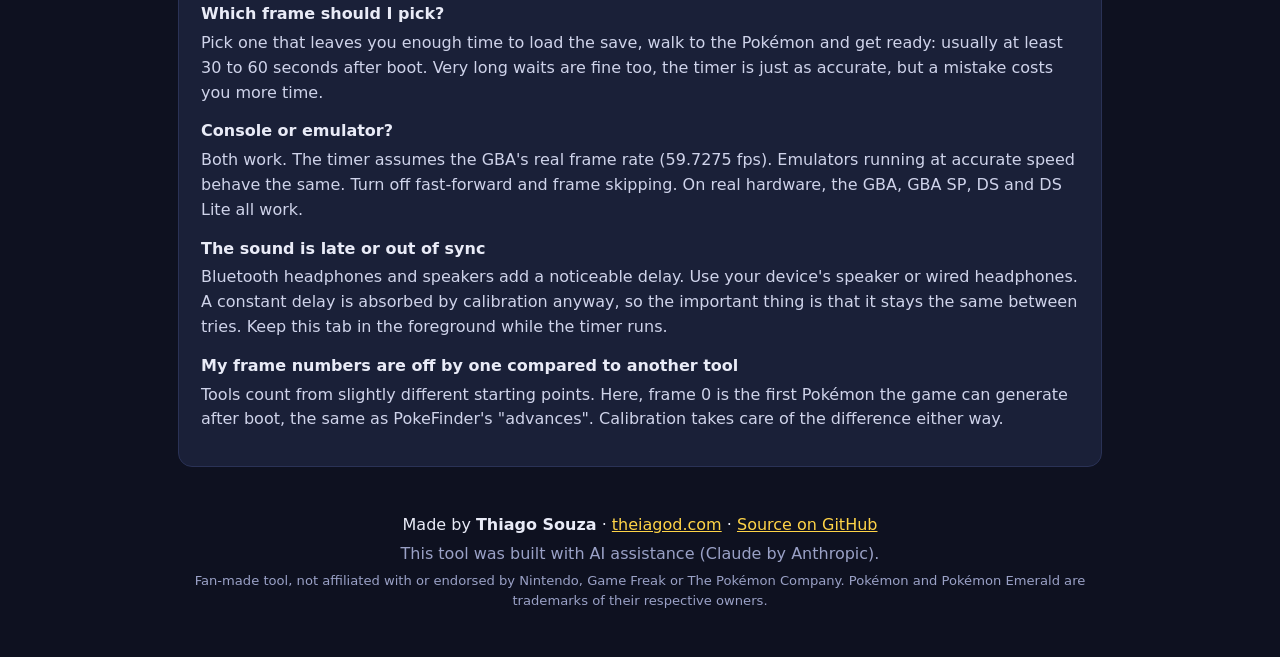
==== commit 9f5fcd46: "Improve search visibility (SEO) - Search-focused title, meta description, canonical URL - Open Graph" ====
--- a/index.html
+++ b/index.html
@@ -3,24 +3,66 @@
 <head>
   <meta charset="utf-8">
   <meta name="viewport" content="width=device-width, initial-scale=1">
-  <title>Shiny Frame Calculator · Pokémon Emerald</title>
-  <meta name="description" content="Find shiny frames for Pokémon Emerald from your TID and SID, then hit them with a soft-reset timer that has audio and visual cues.">
+  <title>Gen 3 Shiny Frame Calculator &amp; RNG Timer for Pokémon Emerald</title>
+  <meta name="description" content="Free Gen 3 shiny frame calculator for Pokémon Emerald. Enter your TID and SID to find every shiny frame with nature and IVs, then hit it with a soft-reset RNG timer with audio and visual cues.">
+  <meta name="keywords" content="gen 3 shiny frame calculator, pokemon emerald shiny frame calculator, emerald rng manipulation, emerald rng timer, shiny legendary emerald, TID SID shiny, method 1 shiny frames, shiny Rayquaza, shiny Kyogre, shiny Groudon">
   <meta name="author" content="Thiago Souza">
-  <link rel="icon" href="data:image/svg+xml,<svg xmlns='http://www.w3.org/2000/svg' viewBox='0 0 100 100'><text y='.9em' font-size='90'>✨</text></svg>">
+  <meta name="robots" content="index, follow">
+  <meta name="theme-color" content="#0e1120">
+  <link rel="canonical" href="https://thiagobarrado99.github.io/shiny-frame-calculator/">
+
+  <meta property="og:type" content="website">
+  <meta property="og:site_name" content="Shiny Frame Calculator">
+  <meta property="og:title" content="Gen 3 Shiny Frame Calculator &amp; RNG Timer (Pokémon Emerald)">
+  <meta property="og:description" content="Find your shiny frames from your TID and SID, then hit them with a soft-reset timer. Free, runs in your browser.">
+  <meta property="og:url" content="https://thiagobarrado99.github.io/shiny-frame-calculator/">
+  <meta property="og:image" content="https://thiagobarrado99.github.io/shiny-frame-calculator/og-image.png">
+  <meta property="og:image:width" content="1200">
+  <meta property="og:image:height" content="630">
+  <meta property="og:image:alt" content="Gen 3 Shiny Frame Calculator and RNG timer for Pokémon Emerald">
+  <meta name="twitter:card" content="summary_large_image">
+  <meta name="twitter:title" content="Gen 3 Shiny Frame Calculator &amp; RNG Timer (Pokémon Emerald)">
+  <meta name="twitter:description" content="Find your shiny frames from your TID and SID, then hit them with a soft-reset timer.">
+  <meta name="twitter:image" content="https://thiagobarrado99.github.io/shiny-frame-calculator/og-image.png">
+
+  <link rel="icon" href="favicon.svg" type="image/svg+xml">
+  <link rel="icon" href="favicon-48.png" sizes="48x48" type="image/png">
+  <link rel="apple-touch-icon" href="apple-touch-icon.png">
+
+  <script type="application/ld+json">
+  {
+    "@context": "https://schema.org",
+    "@type": "WebApplication",
+    "name": "Gen 3 Shiny Frame Calculator & RNG Timer",
+    "alternateName": ["Pokémon Emerald Shiny Frame Calculator", "Emerald RNG Timer"],
+    "url": "https://thiagobarrado99.github.io/shiny-frame-calculator/",
+    "description": "Find every shiny frame for your Pokémon Emerald save from your Trainer ID (TID) and Secret ID (SID), with nature and IVs, then hit the frame with a two-stage soft-reset timer.",
+    "applicationCategory": "GameApplication",
+    "operatingSystem": "Any (web browser)",
+    "inLanguage": "en",
+    "isAccessibleForFree": true,
+    "offers": { "@type": "Offer", "price": "0", "priceCurrency": "USD" },
+    "author": { "@type": "Person", "name": "Thiago Souza", "url": "https://theiagod.com" },
+    "keywords": "gen 3 shiny frame calculator, pokemon emerald rng, shiny frames, TID SID, RNG timer, method 1"
+  }
+  </script>
   <link rel="stylesheet" href="style.css">
 </head>
 <body>
   <header class="site-header">
     <div class="wrap">
-      <h1><span class="sparkle" aria-hidden="true">✨</span> Shiny Frame Calculator</h1>
-      <p class="tagline">For Pokémon Emerald. Enter your Trainer ID and Secret ID, pick a shiny frame, and the timer tells you exactly when to press A.</p>
+      <h1><span class="sparkle" aria-hidden="true">✨</span> Gen 3 Shiny Frame Calculator</h1>
+      <p class="subtitle">Shiny frame finder and RNG timer for Pokémon Emerald</p>
+      <p class="tagline">Enter your Trainer ID (TID) and Secret ID (SID) to see every shiny frame with its nature and IVs.
+        Then the soft-reset timer tells you exactly when to press A to catch a shiny legendary, starter or gift Pokémon.
+        Free, no download, runs in your browser.</p>
     </div>
   </header>
 
   <main class="wrap">
 
     <section class="card intro">
-      <h2>How it works</h2>
+      <h2>How Gen 3 shiny RNG manipulation works</h2>
       <p>
         Emerald's random number generator starts from the same seed every time the game is turned on, then advances once per frame
         (about 59.73 times a second). Each frame therefore always produces the same Pokémon. Whether that Pokémon is shiny depends only
@@ -183,6 +225,26 @@
           Hoenn starters and gift Pokémon. Event-island Pokémon (Mew, Deoxys, Lugia, Ho-Oh) work the same way if you have the tickets.
           <strong>Wild encounters are not supported</strong> because they use a different method ("Method H") that also depends on the
           encounter slot. Roaming Latias/Latios are decided when the roamer is created, not when you meet it.
+        </dd>
+
+        <dt>Can I get a shiny legendary in Pokémon Emerald with this?</dt>
+        <dd>
+          Yes. Kyogre, Groudon, Rayquaza, Regirock, Regice and Registeel are all stationary Method 1 encounters, so you can pick a
+          shiny frame here and time it with the RNG timer. The same goes for your starter (Treecko, Torchic or Mudkip)
+          and gift Pokémon such as Beldum or the fossils.
+        </dd>
+
+        <dt>Does it work for Ruby, Sapphire, FireRed and LeafGreen?</dt>
+        <dd>
+          It's made for <strong>Pokémon Emerald</strong>, which always starts its RNG from seed 0. Ruby and Sapphire work only when the
+          cartridge's internal clock battery has run dry: set the initial seed to <code>5A0</code> under Advanced. With a working battery,
+          and in FireRed and LeafGreen, the starting seed changes from boot to boot, so a fixed frame list doesn't apply.
+        </dd>
+
+        <dt>Is this cheating? Does it change my game?</dt>
+        <dd>
+          No. Nothing is modified and no cheat codes are used. RNG manipulation only uses timing: you press A on the exact frame that
+          the game's own random number generator produces a shiny. The Pokémon is fully legitimate.
         </dd>
 
         <dt>Where do I get my SID?</dt>
--- a/style.css
+++ b/style.css
@@ -43,7 +43,8 @@
 .site-header { padding: 42px 0 18px; text-align: center; }
 .site-header h1 { margin: 0 0 6px; font-size: clamp(1.8rem, 4vw, 2.6rem); letter-spacing: -.02em; }
 .sparkle { display: inline-block; animation: twinkle 2.4s ease-in-out infinite; }
-.tagline { margin: 0 auto; max-width: 640px; color: var(--muted); }
+.subtitle { margin: 0 0 10px; font-size: 1.1rem; font-weight: 700; color: var(--accent); }
+.tagline { margin: 0 auto; max-width: 680px; color: var(--muted); }
 
 @keyframes twinkle {
   0%, 100% { transform: scale(1) rotate(0); opacity: 1; }
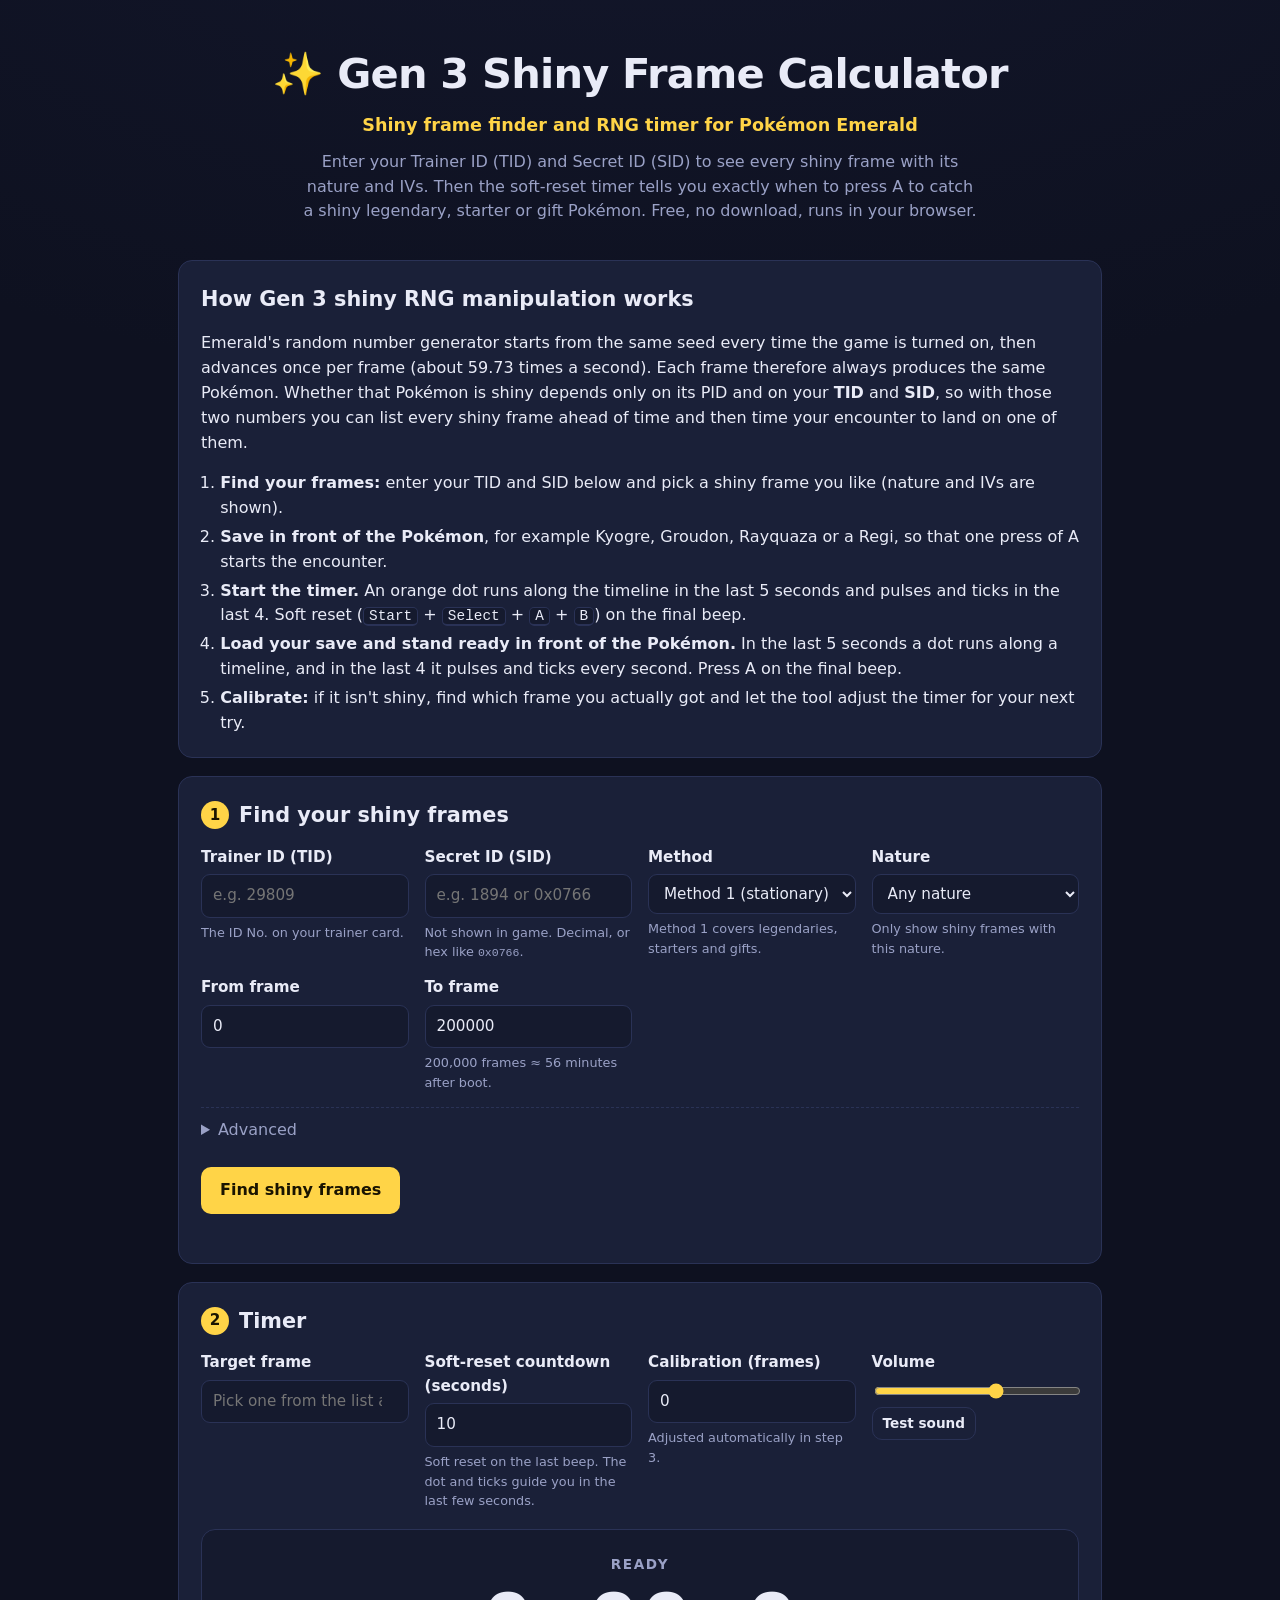
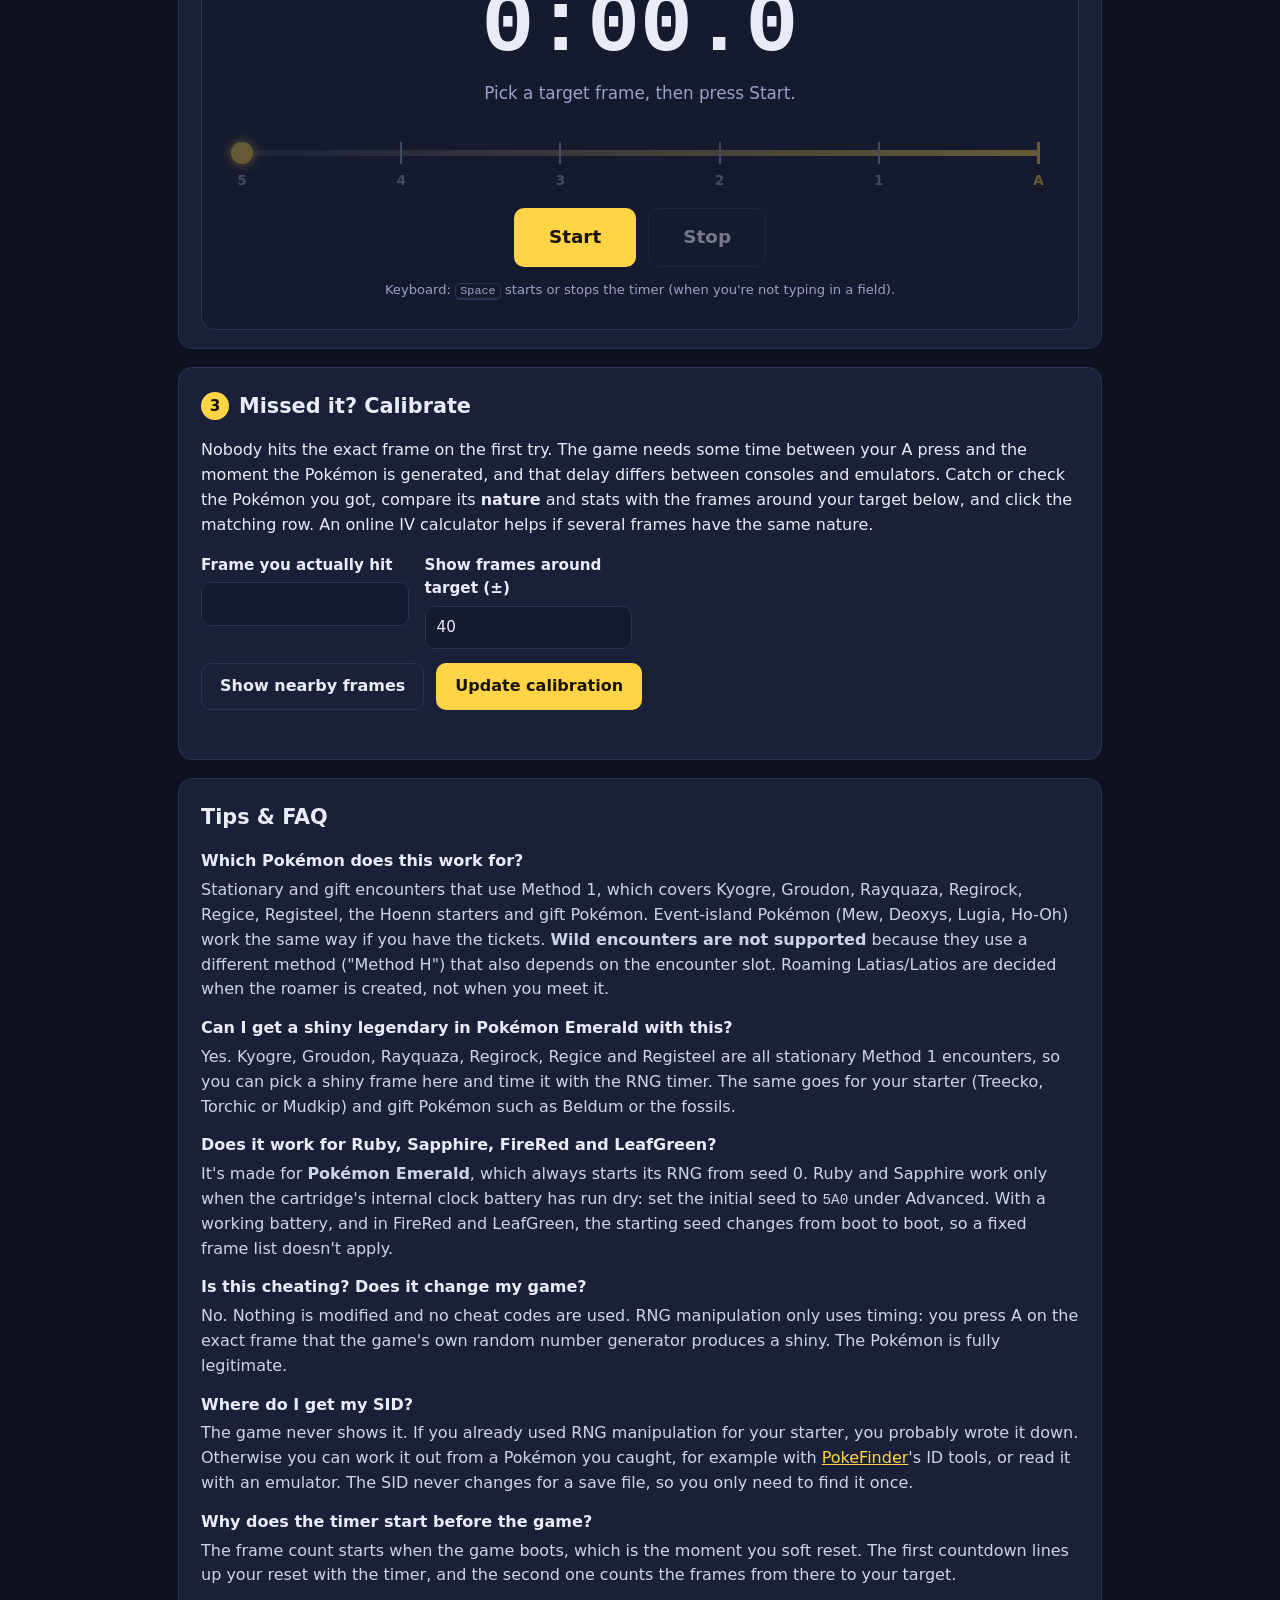
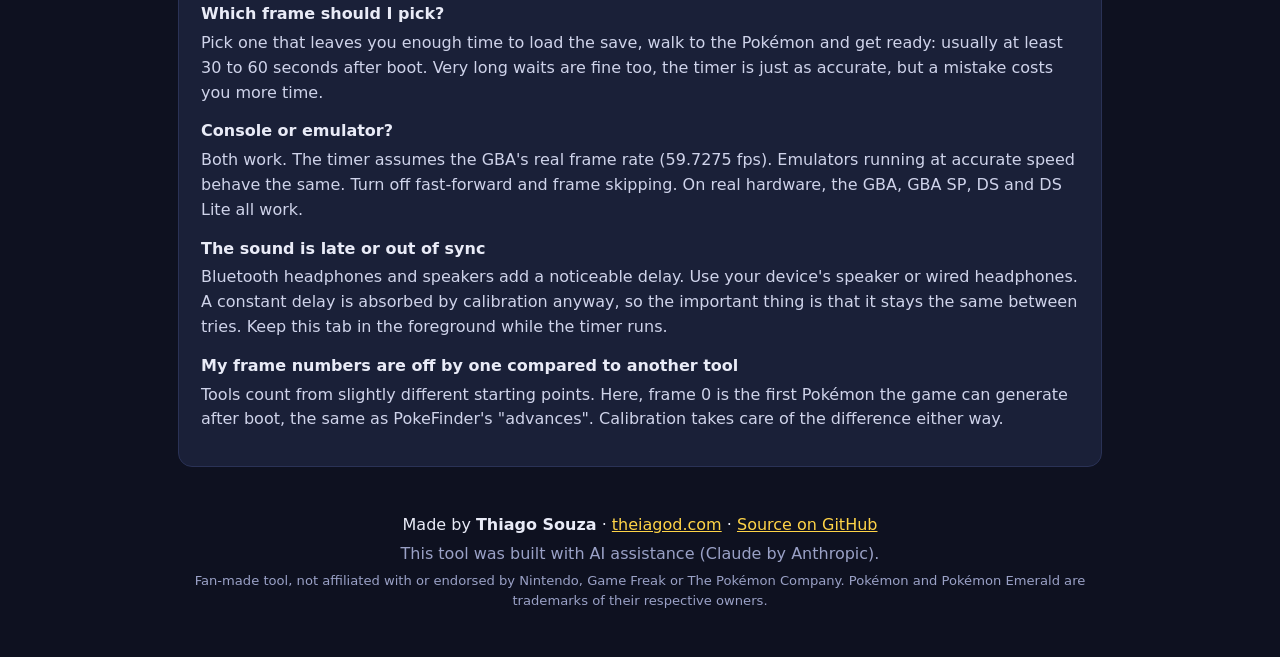
==== commit fe14678a: "Limit pulse and ticks to the last 4 seconds The dot still travels the 5-second timeline, but it only" ====
--- a/index.html
+++ b/index.html
@@ -72,8 +72,8 @@
       <ol class="steps">
         <li><strong>Find your frames:</strong> enter your TID and SID below and pick a shiny frame you like (nature and IVs are shown).</li>
         <li><strong>Save in front of the Pokémon</strong>, for example Kyogre, Groudon, Rayquaza or a Regi, so that one press of A starts the encounter.</li>
-        <li><strong>Start the timer.</strong> An orange dot runs along the timeline and ticks during the last seconds. Soft reset (<kbd>Start</kbd> + <kbd>Select</kbd> + <kbd>A</kbd> + <kbd>B</kbd>) on the final beep.</li>
-        <li><strong>Load your save and stand ready in front of the Pokémon.</strong> In the last 5 seconds a dot runs along a timeline and ticks every second. Press A on the final beep.</li>
+        <li><strong>Start the timer.</strong> An orange dot runs along the timeline in the last 5 seconds and pulses and ticks in the last 4. Soft reset (<kbd>Start</kbd> + <kbd>Select</kbd> + <kbd>A</kbd> + <kbd>B</kbd>) on the final beep.</li>
+        <li><strong>Load your save and stand ready in front of the Pokémon.</strong> In the last 5 seconds a dot runs along a timeline, and in the last 4 it pulses and ticks every second. Press A on the final beep.</li>
         <li><strong>Calibrate:</strong> if it isn't shiny, find which frame you actually got and let the tool adjust the timer for your next try.</li>
       </ol>
     </section>
@@ -148,7 +148,7 @@
         </label>
         <label>Soft-reset countdown (seconds)
           <input id="pre" type="number" min="0" max="120" step="1" value="10">
-          <small>Soft reset on the last beep. The dot and ticks guide you in the last 5 seconds.</small>
+          <small>Soft reset on the last beep. The dot and ticks guide you in the last few seconds.</small>
         </label>
         <label>Calibration (frames)
           <input id="cal" type="number" step="1" value="0">
--- a/style.css
+++ b/style.css
@@ -197,7 +197,7 @@
   box-shadow: 0 0 12px var(--dot);
   will-change: left, transform;
 }
-.timeline.active .dot { animation: breathe .5s ease-in-out infinite alternate; }
+.timeline.pulsing .dot { animation: breathe .5s ease-in-out infinite alternate; }
 .dot.beat { animation: beat .35s ease-out !important; }
 
 @keyframes breathe {
@@ -234,5 +234,5 @@
 
 @media (prefers-reduced-motion: reduce) {
   .sparkle { animation: none; }
-  .timeline.active .dot { animation: none; }
-}
+  .timeline.pulsing .dot { animation: none; }
+}
